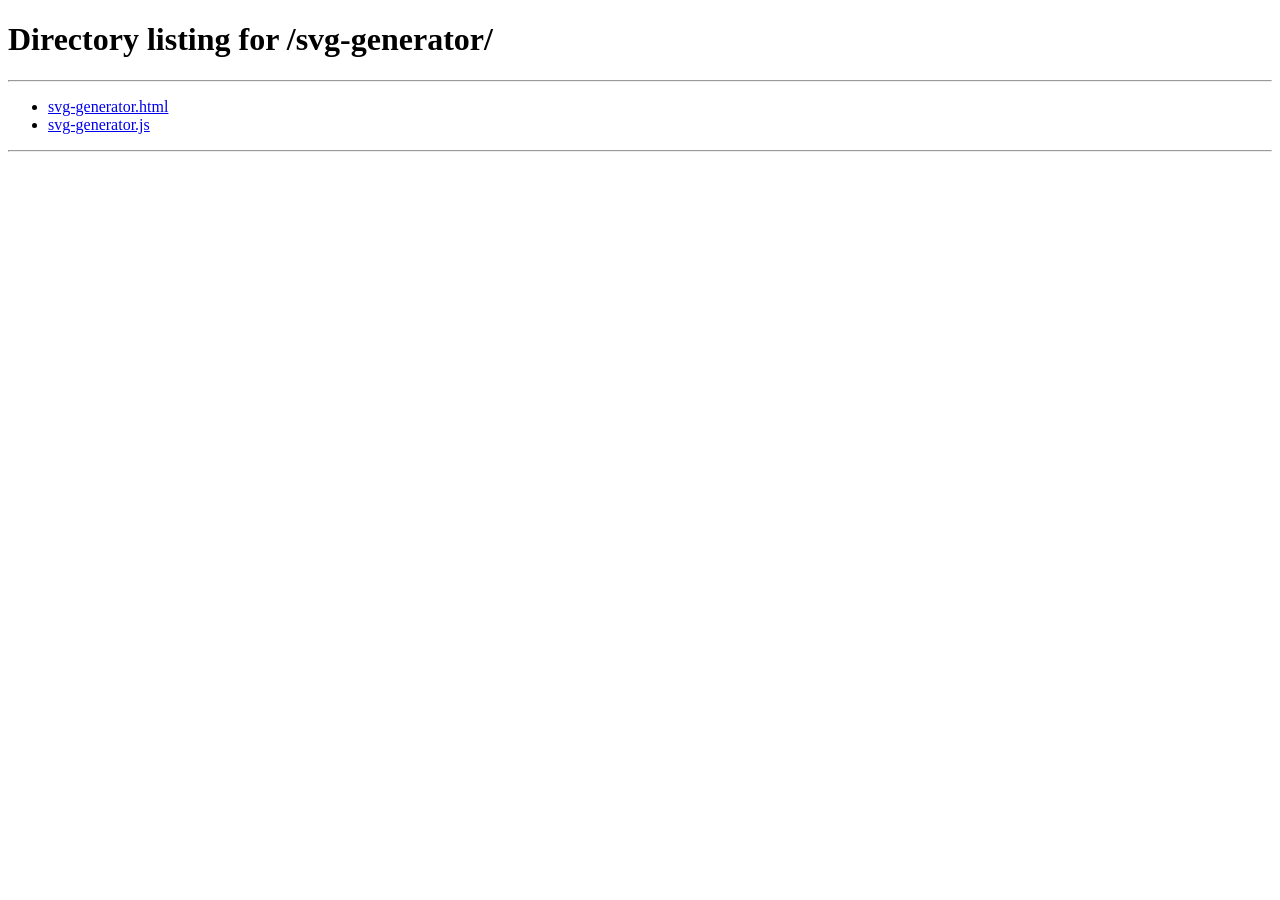
==== index.html @ 4a849bcc "added all stuff" ====
<!DOCTYPE html>
<html lang="en">
<head>
  <meta charset="UTF-8">
  <meta http-equiv="refresh" content="0; url=svg-generator/">
  <title>Rentried</title>
  <script>window.location.replace('svg-generator/')</script>
</head>
<body></body>
</html>
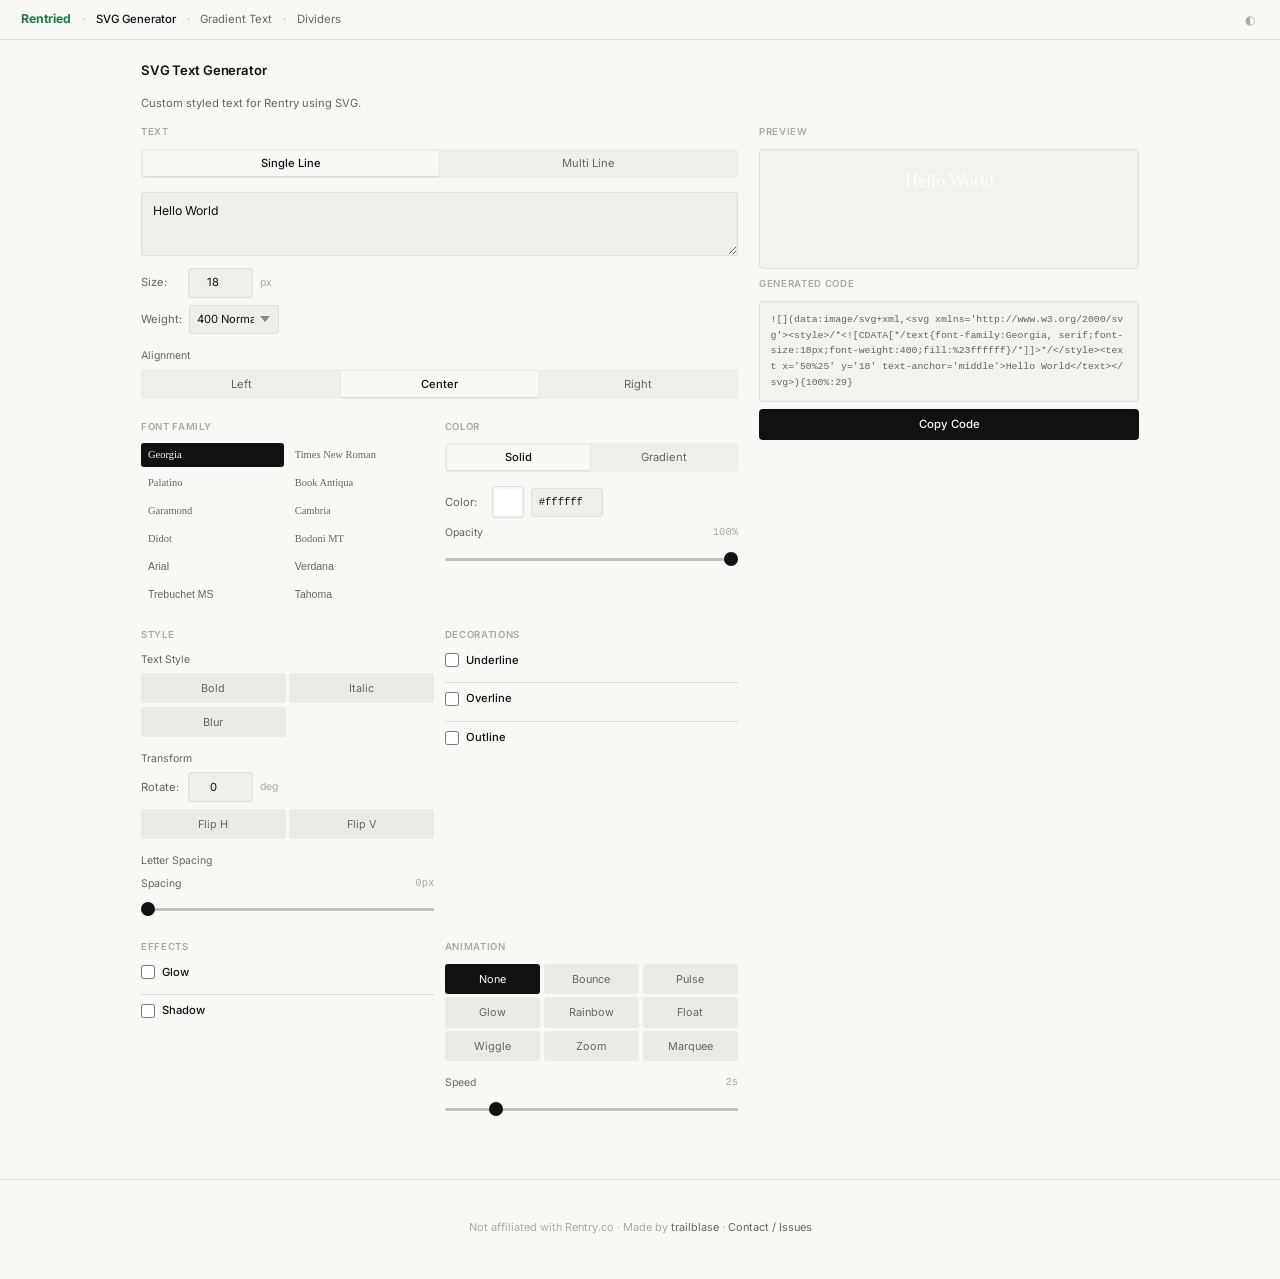
==== commit cae10734: "root issues" ====
--- a/index.html
+++ b/index.html
@@ -2,9 +2,9 @@
 <html lang="en">
 <head>
   <meta charset="UTF-8">
-  <meta http-equiv="refresh" content="0; url=svg-generator/">
+  <meta http-equiv="refresh" content="0; url=svg-generator/svg-generator.html">
   <title>Rentried</title>
-  <script>window.location.replace('svg-generator/')</script>
+  <script>window.location.replace('svg-generator/svg-generator.html')</script>
 </head>
 <body></body>
 </html>
